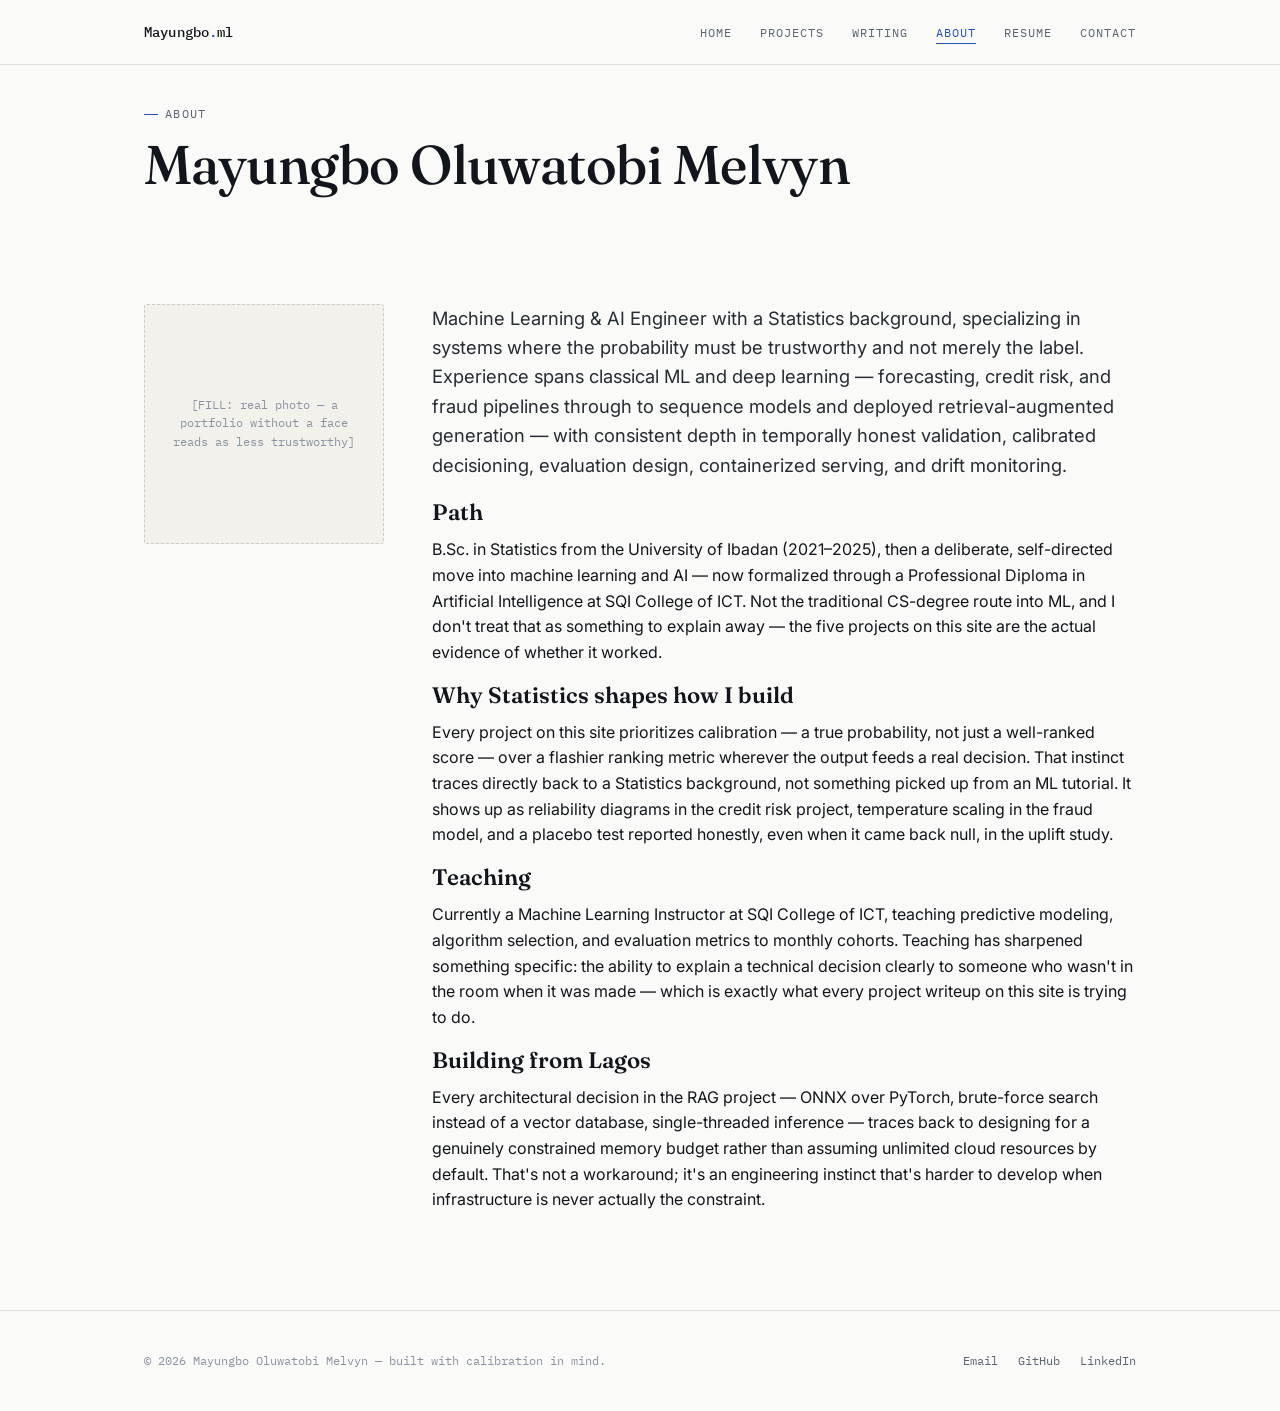
==== about.html @ 6a6fce2d "Initial portfolio commit" ====
<!DOCTYPE html>
<html lang="en">
<head>
<meta charset="UTF-8">
  <meta name="viewport" content="width=device-width, initial-scale=1.0">
  <title>About &mdash; Mayungbo Oluwatobi Melvyn</title>
  <meta name="description" content="Statistics background, self-directed path into ML/AI, currently teaching at SQI College of ICT, based in Lagos, Nigeria.">
  <link rel="preconnect" href="https://fonts.googleapis.com"><link rel="preconnect" href="https://fonts.gstatic.com" crossorigin><link href="https://fonts.googleapis.com/css2?family=Fraunces:opsz,wght@9..144,400;9..144,500;9..144,600&family=Inter:wght@400;500;600&family=IBM+Plex+Mono:wght@400;500&display=swap" rel="stylesheet">
  <link rel="stylesheet" href="css/style.css">
</head>
<body>
  <nav class="site-nav">
    <div class="wrap">
      <a class="brand" href="index.html">Mayungbo<span class="dot">.</span>ml</a>
      <button class="nav-toggle" aria-label="Toggle navigation" aria-expanded="false">
        <span></span>
      </button>
      <ul class="nav-links">
        <li><a href="index.html">Home</a></li>
        <li><a href="projects.html">Projects</a></li>
        <li><a href="writing.html">Writing</a></li>
        <li><a href="about.html" aria-current="page">About</a></li>
        <li><a href="resume.html">Resume</a></li>
        <li><a href="contact.html">Contact</a></li>
      </ul>
    </div>
  </nav>

  <main>
    <section class="tight">
      <div class="wrap">
        <div class="eyebrow">About</div>
        <h1>Mayungbo Oluwatobi Melvyn</h1>
      </div>
    </section>
    <section class="tight">
      <div class="wrap two-col">
        <div>
          <div class="avatar-box">[FILL: real photo &mdash; a portfolio without a face reads as less trustworthy]</div>
        </div>
        <div>
          <p class="lede">Machine Learning &amp; AI Engineer with a Statistics background, specializing in systems where the probability must be trustworthy and not merely the label. Experience spans classical ML and deep learning &mdash; forecasting, credit risk, and fraud pipelines through to sequence models and deployed retrieval-augmented generation &mdash; with consistent depth in temporally honest validation, calibrated decisioning, evaluation design, containerized serving, and drift monitoring.</p>

          <h3>Path</h3>
          <p>B.Sc. in Statistics from the University of Ibadan (2021&ndash;2025), then a deliberate,
          self-directed move into machine learning and AI &mdash; now formalized through a Professional
          Diploma in Artificial Intelligence at SQI College of ICT. Not the traditional CS-degree route
          into ML, and I don't treat that as something to explain away &mdash; the five projects on this
          site are the actual evidence of whether it worked.</p>

          <h3>Why Statistics shapes how I build</h3>
          <p>Every project on this site prioritizes calibration &mdash; a true probability, not just a
          well-ranked score &mdash; over a flashier ranking metric wherever the output feeds a real
          decision. That instinct traces directly back to a Statistics background, not something picked
          up from an ML tutorial. It shows up as reliability diagrams in the credit risk project,
          temperature scaling in the fraud model, and a placebo test reported honestly, even when it
          came back null, in the uplift study.</p>

          <h3>Teaching</h3>
          <p>Currently a Machine Learning Instructor at SQI College of ICT, teaching predictive
          modeling, algorithm selection, and evaluation metrics to monthly cohorts. Teaching has
          sharpened something specific: the ability to explain a technical decision clearly to someone
          who wasn't in the room when it was made &mdash; which is exactly what every project writeup
          on this site is trying to do.</p>

          <h3>Building from Lagos</h3>
          <p>Every architectural decision in the RAG project &mdash; ONNX over PyTorch, brute-force
          search instead of a vector database, single-threaded inference &mdash; traces back to
          designing for a genuinely constrained memory budget rather than assuming unlimited cloud
          resources by default. That's not a workaround; it's an engineering instinct that's harder to
          develop when infrastructure is never actually the constraint.</p>
        </div>
      </div>
    </section>
  </main>

  <footer>
    <div class="wrap">
      <span class="copy">&copy; 2026 Mayungbo Oluwatobi Melvyn &mdash; built with calibration in mind.</span>
      <div class="foot-links">
        <a href="mailto:mlvyn.t@gmail.com">Email</a>
        <a href="https://github.com/MelvTheGoat" target="_blank" rel="noopener">GitHub</a>
        <a href="https://linkedin.com/in/oluwatobi-mayungbo-3a567026b" target="_blank" rel="noopener">LinkedIn</a>
      </div>
    </div>
  </footer>
  <script src="js/main.js"></script>

</body>
</html>
---- css/style.css ----
/* ============================================================
   Design tokens
   ============================================================ */
:root {
  --paper: #FAFAF8;
  --paper-dim: #F2F1EC;
  --ink: #12161C;
  --ink-soft: #262C34;
  --slate: #5B6472;
  --slate-light: #8A93A0;
  --calibration: #2451B8;
  --calibration-dim: #E8EDFA;
  --residual: #B8722C;
  --residual-dim: #F6ECDF;
  --hairline: #E1DFD9;
  --hairline-strong: #CFCBC0;

  --font-display: "Fraunces", Georgia, serif;
  --font-body: "Inter", -apple-system, BlinkMacSystemFont, "Segoe UI", sans-serif;
  --font-mono: "IBM Plex Mono", ui-monospace, "SFMono-Regular", Menlo, monospace;

  --max-w: 1040px;
  --radius: 3px;
}

* { box-sizing: border-box; }

html {
  scroll-behavior: smooth;
}

@media (prefers-reduced-motion: reduce) {
  html { scroll-behavior: auto; }
  * { animation-duration: 0.001ms !important; animation-iteration-count: 1 !important; transition-duration: 0.001ms !important; }
}

body {
  margin: 0;
  background: var(--paper);
  color: var(--ink);
  font-family: var(--font-body);
  font-size: 16px;
  line-height: 1.6;
  -webkit-font-smoothing: antialiased;
}

img { max-width: 100%; display: block; }

a {
  color: var(--calibration);
  text-decoration: none;
}
a:hover { text-decoration: underline; }

:focus-visible {
  outline: 2px solid var(--calibration);
  outline-offset: 3px;
}

h1, h2, h3, h4 {
  font-family: var(--font-display);
  font-weight: 600;
  line-height: 1.15;
  margin: 0 0 0.5em 0;
  color: var(--ink);
}
h1 { font-size: clamp(2.1rem, 5vw, 3.4rem); font-weight: 500; letter-spacing: -0.01em; }
h2 { font-size: clamp(1.5rem, 3.4vw, 2.1rem); }
h3 { font-size: clamp(1.15rem, 2.4vw, 1.4rem); }

p { margin: 0 0 1.1em 0; }
p.lede { font-size: 1.15rem; color: var(--ink-soft); }

.mono {
  font-family: var(--font-mono);
  letter-spacing: 0.02em;
}
.eyebrow {
  font-family: var(--font-mono);
  font-size: 0.72rem;
  text-transform: uppercase;
  letter-spacing: 0.12em;
  color: var(--slate);
  margin: 0 0 0.9em 0;
  display: flex;
  align-items: center;
  gap: 0.6em;
}
.eyebrow::before {
  content: "";
  width: 14px;
  height: 1px;
  background: var(--calibration);
  display: inline-block;
}

.wrap {
  max-width: var(--max-w);
  margin: 0 auto;
  padding: 0 24px;
}

/* ============================================================
   Nav
   ============================================================ */
.site-nav {
  border-bottom: 1px solid var(--hairline);
  background: rgba(250, 250, 248, 0.92);
  backdrop-filter: blur(6px);
  position: sticky;
  top: 0;
  z-index: 50;
}
.site-nav .wrap {
  display: flex;
  align-items: center;
  justify-content: space-between;
  height: 64px;
}
.brand {
  font-family: var(--font-mono);
  font-size: 0.86rem;
  color: var(--ink);
  font-weight: 500;
  letter-spacing: 0.01em;
}
.brand:hover { text-decoration: none; color: var(--calibration); }
.brand .dot { color: var(--calibration); }

.nav-links {
  display: flex;
  gap: 28px;
  list-style: none;
  margin: 0;
  padding: 0;
}
.nav-links a {
  font-family: var(--font-mono);
  font-size: 0.78rem;
  text-transform: uppercase;
  letter-spacing: 0.08em;
  color: var(--slate);
}
.nav-links a:hover, .nav-links a[aria-current="page"] {
  color: var(--calibration);
  text-decoration: none;
}
.nav-links a[aria-current="page"] {
  border-bottom: 1px solid var(--calibration);
  padding-bottom: 3px;
}

.nav-toggle {
  display: none;
  background: none;
  border: 1px solid var(--hairline-strong);
  border-radius: var(--radius);
  width: 38px;
  height: 34px;
  align-items: center;
  justify-content: center;
  cursor: pointer;
}
.nav-toggle span, .nav-toggle span::before, .nav-toggle span::after {
  content: "";
  display: block;
  width: 16px;
  height: 1.5px;
  background: var(--ink);
  position: relative;
}
.nav-toggle span::before { position: absolute; top: -5px; }
.nav-toggle span::after { position: absolute; top: 5px; }

@media (max-width: 720px) {
  .nav-toggle { display: flex; }
  .nav-links {
    position: fixed;
    top: 64px; left: 0; right: 0;
    flex-direction: column;
    background: var(--paper);
    border-bottom: 1px solid var(--hairline);
    padding: 18px 24px 26px;
    gap: 18px;
    transform: translateY(-8px);
    opacity: 0;
    pointer-events: none;
    transition: opacity 0.18s ease, transform 0.18s ease;
  }
  .nav-links.open {
    transform: translateY(0);
    opacity: 1;
    pointer-events: auto;
  }
}

/* ============================================================
   Buttons
   ============================================================ */
.btn {
  display: inline-flex;
  align-items: center;
  gap: 8px;
  font-family: var(--font-mono);
  font-size: 0.82rem;
  text-transform: uppercase;
  letter-spacing: 0.06em;
  padding: 12px 20px;
  border-radius: var(--radius);
  border: 1px solid var(--ink);
  color: var(--ink);
  background: transparent;
  cursor: pointer;
  transition: background 0.15s ease, color 0.15s ease, border-color 0.15s ease;
}
.btn:hover { background: var(--ink); color: var(--paper); text-decoration: none; }

.btn-primary {
  border-color: var(--calibration);
  background: var(--calibration);
  color: #fff;
}
.btn-primary:hover { background: #1c3f96; border-color: #1c3f96; color: #fff; }

.btn-row { display: flex; flex-wrap: wrap; gap: 12px; }

/* ============================================================
   Hero
   ============================================================ */
.hero {
  padding: 76px 0 64px;
  border-bottom: 1px solid var(--hairline);
  position: relative;
  overflow: hidden;
}
.hero-grid {
  position: absolute;
  inset: 0;
  background-image: linear-gradient(var(--hairline) 1px, transparent 1px);
  background-size: 100% 42px;
  mask-image: linear-gradient(to bottom, transparent, black 20%, black 60%, transparent);
  opacity: 0.55;
  pointer-events: none;
}
.hero-inner { position: relative; }
.hero h1 { max-width: 15ch; margin-bottom: 0.35em; }
.hero .role {
  font-family: var(--font-mono);
  font-size: 0.95rem;
  color: var(--calibration);
  margin-bottom: 22px;
}
.hero p.lede { max-width: 56ch; margin-bottom: 30px; }

/* ============================================================
   Reading component — the signature element
   ============================================================ */
.reading {
  display: flex;
  flex-direction: column;
  gap: 4px;
}
.reading .r-label {
  font-family: var(--font-mono);
  font-size: 0.68rem;
  text-transform: uppercase;
  letter-spacing: 0.1em;
  color: var(--slate);
}
.reading .r-value {
  font-family: var(--font-display);
  font-size: 2.1rem;
  font-weight: 500;
  color: var(--ink);
  line-height: 1;
}
.reading .r-value .unit {
  font-family: var(--font-mono);
  font-size: 1rem;
  color: var(--calibration);
  font-weight: 400;
  margin-left: 2px;
}
.reading .r-axis {
  margin-top: 6px;
  height: 1px;
  background: var(--hairline-strong);
  position: relative;
}
.reading .r-axis::before {
  content: "";
  position: absolute;
  left: 0; top: -2px;
  width: 4px; height: 5px;
  background: var(--calibration);
}
.reading.sm .r-value { font-size: 1.5rem; }

.reading-row {
  display: grid;
  grid-template-columns: repeat(3, 1fr);
  gap: 32px;
  margin-top: 44px;
}
@media (max-width: 640px) {
  .reading-row { grid-template-columns: 1fr; gap: 24px; }
}

/* ============================================================
   Demo callout
   ============================================================ */
.demo-callout {
  border: 1px solid var(--hairline-strong);
  background: var(--paper-dim);
  border-radius: var(--radius);
  padding: 32px;
  display: flex;
  flex-wrap: wrap;
  gap: 24px;
  align-items: center;
  justify-content: space-between;
  margin: 56px 0;
}
.demo-callout .status {
  display: inline-flex;
  align-items: center;
  gap: 8px;
  font-family: var(--font-mono);
  font-size: 0.72rem;
  text-transform: uppercase;
  letter-spacing: 0.1em;
  color: var(--calibration);
  margin-bottom: 10px;
}
.demo-callout .status .pulse {
  width: 7px; height: 7px;
  border-radius: 50%;
  background: var(--calibration);
  box-shadow: 0 0 0 0 rgba(36,81,184,0.5);
  animation: pulse 2.2s infinite;
}
@keyframes pulse {
  0% { box-shadow: 0 0 0 0 rgba(36,81,184,0.45); }
  70% { box-shadow: 0 0 0 8px rgba(36,81,184,0); }
  100% { box-shadow: 0 0 0 0 rgba(36,81,184,0); }
}
.demo-callout h3 { margin-bottom: 6px; }
.demo-callout p { margin-bottom: 0; max-width: 46ch; color: var(--slate); }
.demo-callout .btn-primary { flex-shrink: 0; }

/* ============================================================
   Section scaffolding
   ============================================================ */
section { padding: 64px 0; }
section.tight { padding: 40px 0; }
.section-head {
  display: flex;
  align-items: baseline;
  justify-content: space-between;
  gap: 16px;
  margin-bottom: 32px;
  border-bottom: 1px solid var(--hairline);
  padding-bottom: 18px;
}
.section-head h2 { margin-bottom: 0; }
.section-head a { font-family: var(--font-mono); font-size: 0.78rem; white-space: nowrap; }

/* ============================================================
   Pattern strip
   ============================================================ */
.pattern-strip {
  background: var(--ink);
  color: var(--paper);
  padding: 52px 0;
}
.pattern-strip .eyebrow { color: var(--slate-light); }
.pattern-strip .eyebrow::before { background: var(--calibration); }
.pattern-grid {
  display: grid;
  grid-template-columns: repeat(4, 1fr);
  gap: 20px;
  margin-top: 24px;
}
@media (max-width: 820px) {
  .pattern-grid { grid-template-columns: repeat(2, 1fr); }
}
@media (max-width: 480px) {
  .pattern-grid { grid-template-columns: 1fr; }
}
.pattern-item {
  border-left: 1px solid #333B45;
  padding-left: 16px;
}
.pattern-item .num {
  font-family: var(--font-mono);
  font-size: 0.72rem;
  color: var(--calibration);
  display: block;
  margin-bottom: 8px;
}
.pattern-item p { color: #C7CBD1; font-size: 0.92rem; margin-bottom: 0; }

/* ============================================================
   Project cards
   ============================================================ */
.project-grid {
  display: grid;
  grid-template-columns: repeat(3, 1fr);
  gap: 20px;
}
@media (max-width: 900px) { .project-grid { grid-template-columns: repeat(2, 1fr); } }
@media (max-width: 620px) { .project-grid { grid-template-columns: 1fr; } }

.project-grid.full { grid-template-columns: 1fr; gap: 0; }
.project-grid.full .card { border-radius: 0; border-left: none; border-right: none; }
.project-grid.full .card + .card { border-top: none; }

.card {
  border: 1px solid var(--hairline);
  border-radius: var(--radius);
  padding: 26px;
  background: #fff;
  display: flex;
  flex-direction: column;
  gap: 14px;
  transition: border-color 0.15s ease, transform 0.15s ease;
}
.card:hover { border-color: var(--calibration); transform: translateY(-2px); }

.card .tags { display: flex; flex-wrap: wrap; gap: 6px; }
.tag {
  font-family: var(--font-mono);
  font-size: 0.66rem;
  text-transform: uppercase;
  letter-spacing: 0.06em;
  color: var(--slate);
  border: 1px solid var(--hairline-strong);
  border-radius: 999px;
  padding: 3px 9px;
}
.card h3 { margin-bottom: 2px; }
.card .card-desc { color: var(--slate); font-size: 0.94rem; margin-bottom: 0; flex-grow: 1; }
.card a.card-link {
  font-family: var(--font-mono);
  font-size: 0.78rem;
  color: var(--ink);
  display: inline-flex;
  align-items: center;
  gap: 6px;
}
.card a.card-link:hover { color: var(--calibration); text-decoration: none; }
.card-status {
  font-family: var(--font-mono);
  font-size: 0.66rem;
  text-transform: uppercase;
  letter-spacing: 0.08em;
  color: var(--calibration);
}

.full .card {
  flex-direction: row;
  align-items: center;
  gap: 28px;
  padding: 28px 26px;
}
.full .card .card-main { flex: 1; }
.full .card .reading { flex-shrink: 0; width: 150px; }
@media (max-width: 720px) {
  .full .card { flex-direction: column; align-items: flex-start; }
  .full .card .reading { width: auto; }
}

/* ============================================================
   Project detail page
   ============================================================ */
.project-hero {
  padding: 56px 0 40px;
  border-bottom: 1px solid var(--hairline);
}
.project-hero .tags { margin-bottom: 18px; }
.project-hero h1 { max-width: 22ch; }
.project-hero .subtitle { font-size: 1.05rem; color: var(--slate); max-width: 60ch; }
.project-hero .meta-row {
  display: flex; flex-wrap: wrap; gap: 14px;
  margin-top: 26px;
}
.project-hero .meta-row .btn { padding: 9px 16px; font-size: 0.74rem; }

.detail-section {
  padding: 48px 0;
  border-bottom: 1px solid var(--hairline);
}
.detail-section:last-of-type { border-bottom: none; }
.detail-section h2 { margin-bottom: 18px; }
.detail-section .num { font-family: var(--font-mono); color: var(--calibration); font-size: 0.85rem; margin-right: 10px; }

.result-banner {
  background: var(--calibration-dim);
  border-left: 3px solid var(--calibration);
  border-radius: var(--radius);
  padding: 24px 26px;
  margin: 22px 0;
}
.result-banner .eyebrow { color: var(--calibration); margin-bottom: 10px; }
.result-banner .eyebrow::before { background: var(--calibration); }
.result-banner p { margin-bottom: 0; font-size: 1.05rem; color: var(--ink-soft); }
.result-banner .r-value { color: var(--calibration); }

.measured-box {
  background: var(--residual-dim);
  border-left: 3px solid var(--residual);
  border-radius: var(--radius);
  padding: 24px 26px;
  margin: 22px 0;
}
.measured-box .eyebrow { color: var(--residual); margin-bottom: 10px; }
.measured-box .eyebrow::before { background: var(--residual); }
.measured-box p:last-child { margin-bottom: 0; }

.decision-block {
  border: 1px solid var(--hairline);
  border-radius: var(--radius);
  padding: 24px 26px;
  margin: 18px 0;
}
.decision-block h4 {
  font-family: var(--font-mono);
  text-transform: uppercase;
  font-size: 0.78rem;
  letter-spacing: 0.06em;
  color: var(--slate);
  margin-bottom: 10px;
}
.decision-block p:last-child { margin-bottom: 0; }

.stack-tags { display: flex; flex-wrap: wrap; gap: 8px; margin-top: 8px; }

.flow {
  font-family: var(--font-mono);
  font-size: 0.86rem;
  color: var(--ink-soft);
  background: var(--paper-dim);
  border: 1px solid var(--hairline);
  border-radius: var(--radius);
  padding: 18px 20px;
  overflow-x: auto;
  white-space: pre;
}

.next-project {
  display: flex;
  justify-content: space-between;
  align-items: center;
  padding: 36px 0;
}
.next-project a { font-family: var(--font-mono); font-size: 0.9rem; }

/* ============================================================
   About / Writing / Contact / Resume shared
   ============================================================ */
.two-col {
  display: grid;
  grid-template-columns: 240px 1fr;
  gap: 48px;
}
@media (max-width: 760px) { .two-col { grid-template-columns: 1fr; } }

.avatar-box {
  width: 100%;
  aspect-ratio: 1;
  border: 1px dashed var(--hairline-strong);
  border-radius: var(--radius);
  display: flex;
  align-items: center;
  justify-content: center;
  text-align: center;
  font-family: var(--font-mono);
  font-size: 0.72rem;
  color: var(--slate-light);
  padding: 20px;
  background: var(--paper-dim);
}

.post-card {
  border-bottom: 1px solid var(--hairline);
  padding: 28px 0;
  display: flex;
  flex-direction: column;
  gap: 8px;
}
.post-card .post-date { font-family: var(--font-mono); font-size: 0.72rem; color: var(--slate); text-transform: uppercase; letter-spacing: 0.08em; }
.post-card h3 { margin-bottom: 4px; }
.post-card p { color: var(--slate); margin-bottom: 6px; }
.post-card a.card-link { font-family: var(--font-mono); font-size: 0.78rem; }

.empty-note {
  font-family: var(--font-mono);
  font-size: 0.85rem;
  color: var(--slate-light);
  border: 1px dashed var(--hairline-strong);
  border-radius: var(--radius);
  padding: 22px;
}

.contact-grid {
  display: grid;
  grid-template-columns: repeat(3, 1fr);
  gap: 20px;
  margin-top: 20px;
}
@media (max-width: 700px) { .contact-grid { grid-template-columns: 1fr; } }
.contact-card {
  border: 1px solid var(--hairline);
  border-radius: var(--radius);
  padding: 22px;
}
.contact-card .eyebrow { margin-bottom: 10px; }
.contact-card a { font-family: var(--font-mono); font-size: 0.95rem; word-break: break-word; }

.resume-embed {
  border: 1px solid var(--hairline);
  border-radius: var(--radius);
  overflow: hidden;
  background: var(--paper-dim);
}
.resume-embed iframe { width: 100%; height: 82vh; border: 0; display: block; }
.resume-fallback {
  padding: 60px 20px;
  text-align: center;
  font-family: var(--font-mono);
  font-size: 0.85rem;
  color: var(--slate);
}

/* ============================================================
   Footer
   ============================================================ */
footer {
  border-top: 1px solid var(--hairline);
  padding: 40px 0;
  margin-top: 40px;
}
footer .wrap {
  display: flex;
  flex-wrap: wrap;
  justify-content: space-between;
  gap: 16px;
  align-items: center;
}
footer .foot-links { display: flex; gap: 20px; }
footer a { font-family: var(--font-mono); font-size: 0.78rem; color: var(--slate); }
footer a:hover { color: var(--calibration); }
footer .copy { font-family: var(--font-mono); font-size: 0.72rem; color: var(--slate-light); }

/* currently strip */
.currently {
  border-top: 1px solid var(--hairline);
  border-bottom: 1px solid var(--hairline);
  padding: 18px 0;
  font-family: var(--font-mono);
  font-size: 0.82rem;
  color: var(--slate);
  display: flex;
  align-items: center;
  gap: 10px;
}
.currently .pulse { width: 6px; height: 6px; border-radius: 50%; background: var(--calibration); flex-shrink: 0; }
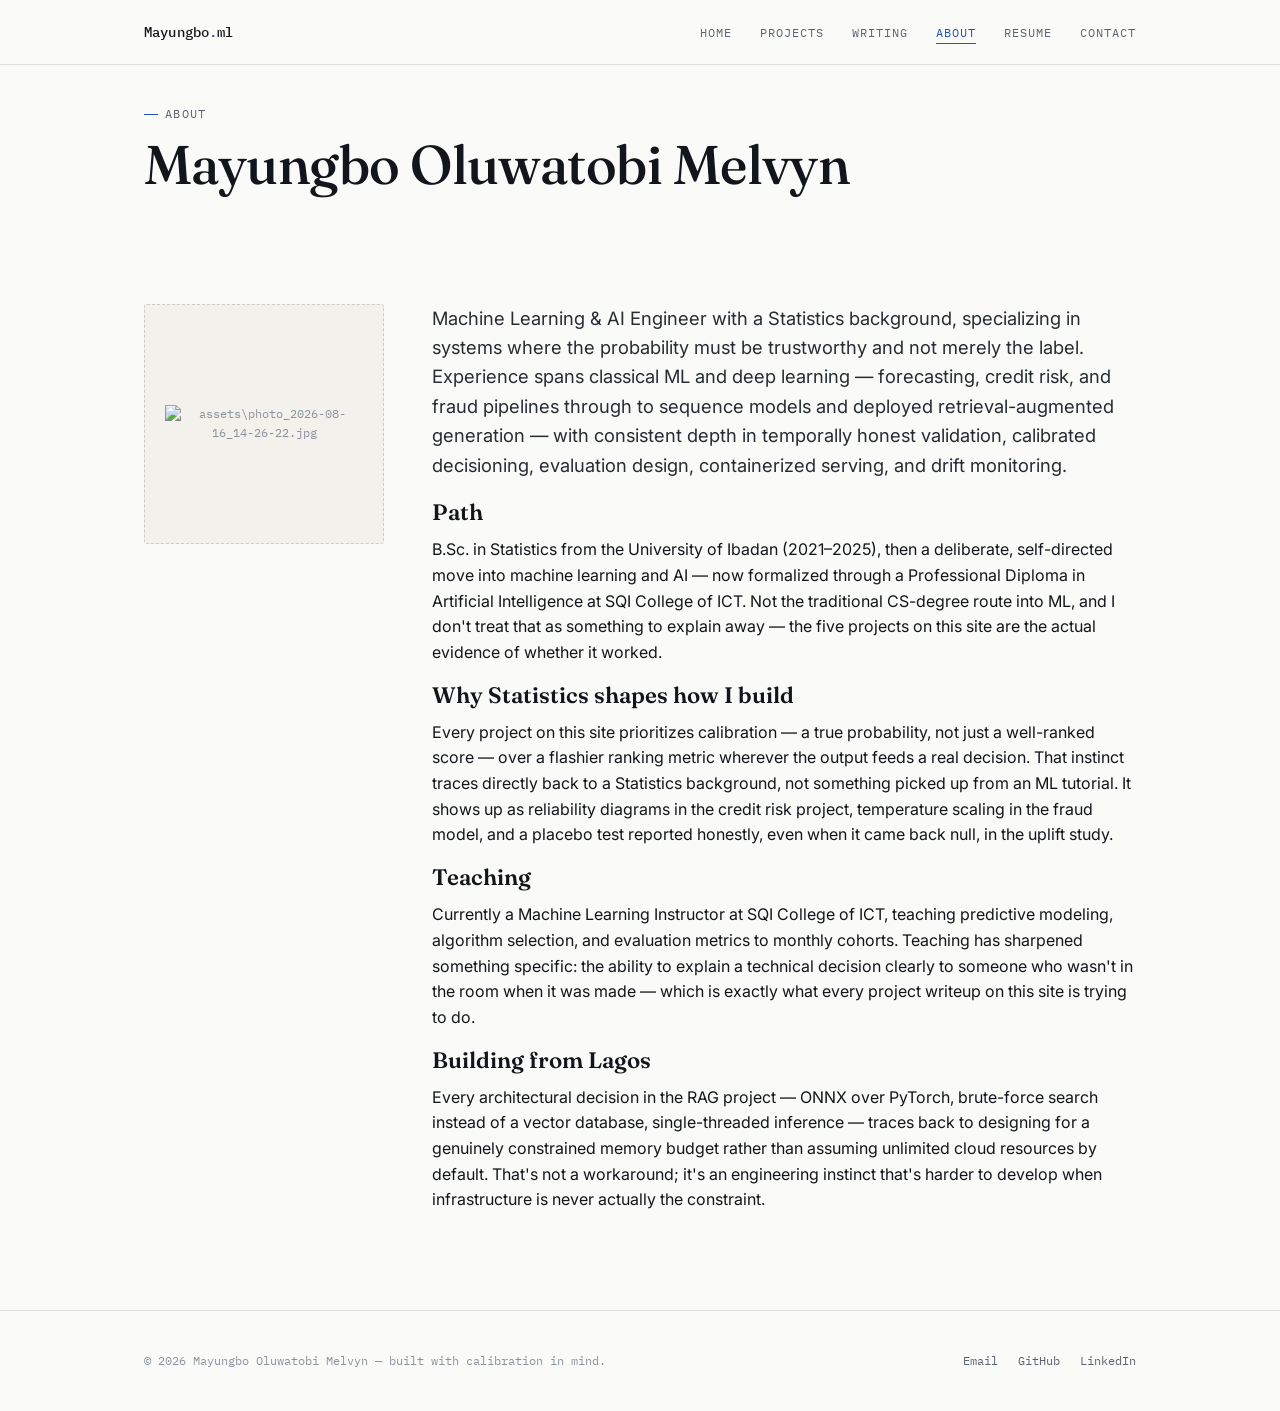
==== commit c2785eb9: "changes" ====
--- a/about.html
+++ b/about.html
@@ -36,7 +36,7 @@
     <section class="tight">
       <div class="wrap two-col">
         <div>
-          <div class="avatar-box">[FILL: real photo &mdash; a portfolio without a face reads as less trustworthy]</div>
+          <div class="avatar-box"><img src="" alt="assets\photo_2026-08-16_14-26-22.jpg"></div>
         </div>
         <div>
           <p class="lede">Machine Learning &amp; AI Engineer with a Statistics background, specializing in systems where the probability must be trustworthy and not merely the label. Experience spans classical ML and deep learning &mdash; forecasting, credit risk, and fraud pipelines through to sequence models and deployed retrieval-augmented generation &mdash; with consistent depth in temporally honest validation, calibrated decisioning, evaluation design, containerized serving, and drift monitoring.</p>
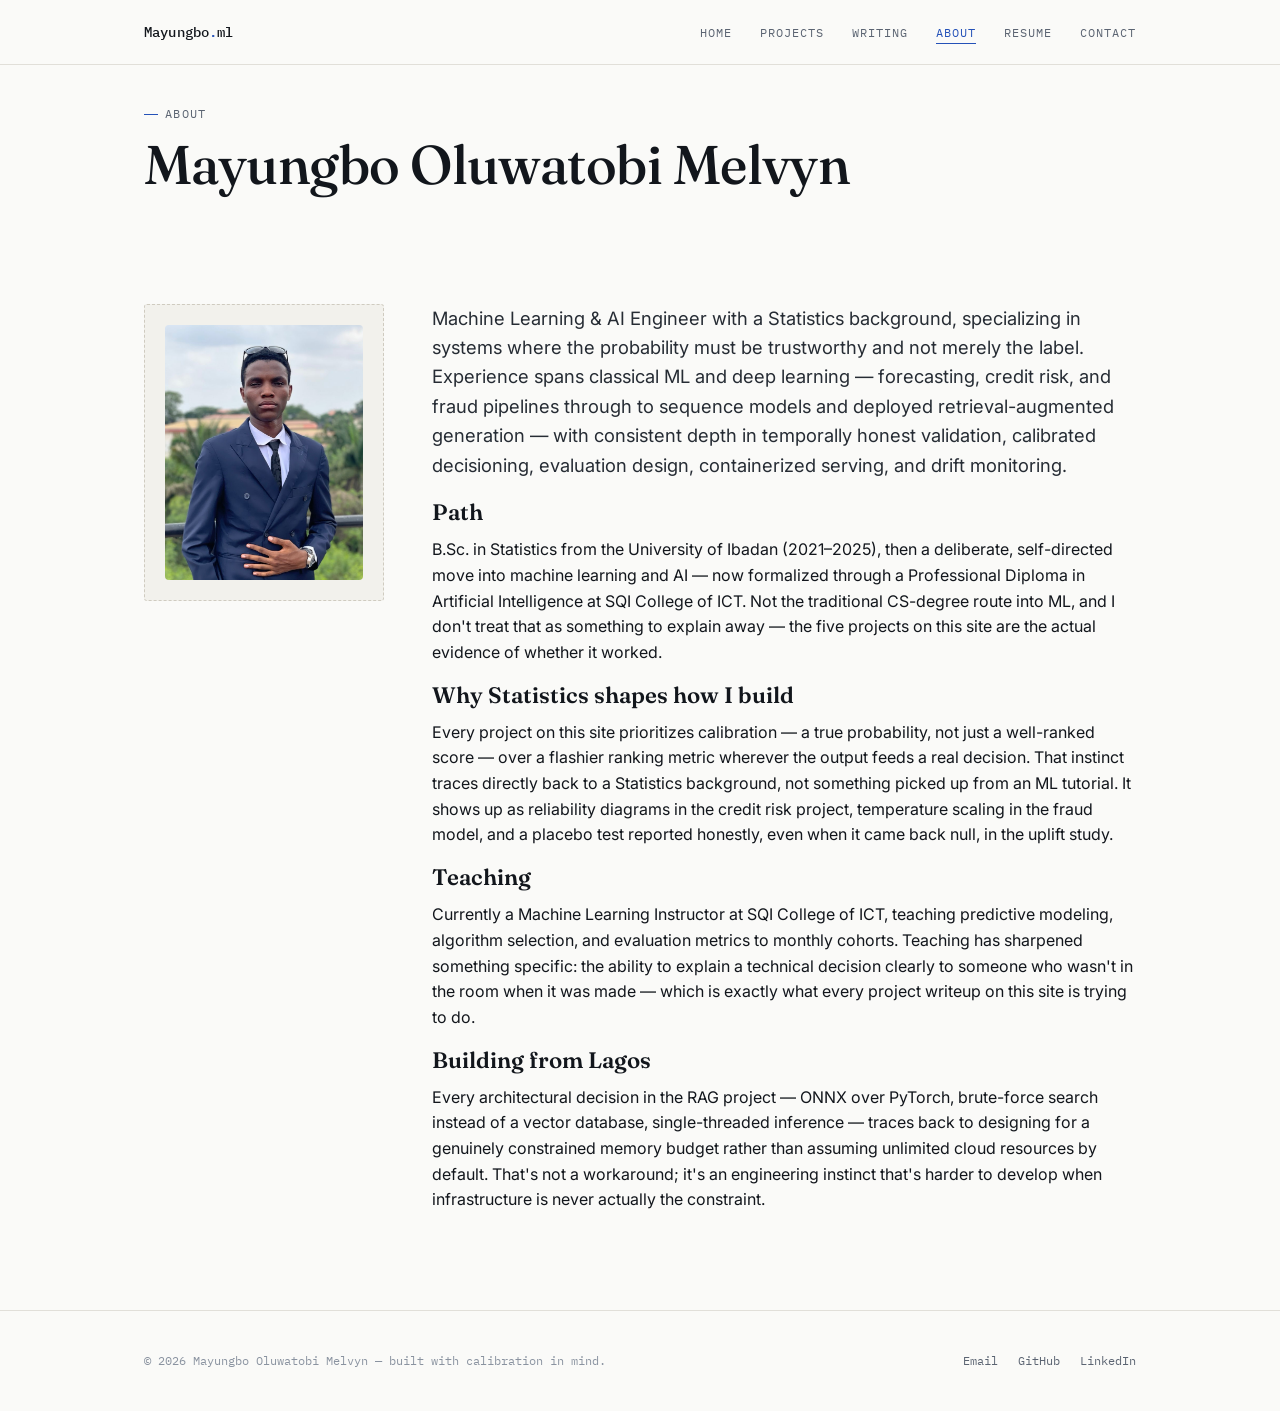
==== commit 48cf0410: "Fix profile photo src and add Calendly link to contact page" ====
--- a/about.html
+++ b/about.html
@@ -36,7 +36,7 @@
     <section class="tight">
       <div class="wrap two-col">
         <div>
-          <div class="avatar-box"><img src="" alt="assets\photo_2026-08-16_14-26-22.jpg"></div>
+          <div class="avatar-box"><img src="assets/photo_2026-08-16_14-26-22.jpg" alt="Mayungbo Oluwatobi Melvyn" style="width: 100%; height: auto; border-radius: 4px;"></div>
         </div>
         <div>
           <p class="lede">Machine Learning &amp; AI Engineer with a Statistics background, specializing in systems where the probability must be trustworthy and not merely the label. Experience spans classical ML and deep learning &mdash; forecasting, credit risk, and fraud pipelines through to sequence models and deployed retrieval-augmented generation &mdash; with consistent depth in temporally honest validation, calibrated decisioning, evaluation design, containerized serving, and drift monitoring.</p>
